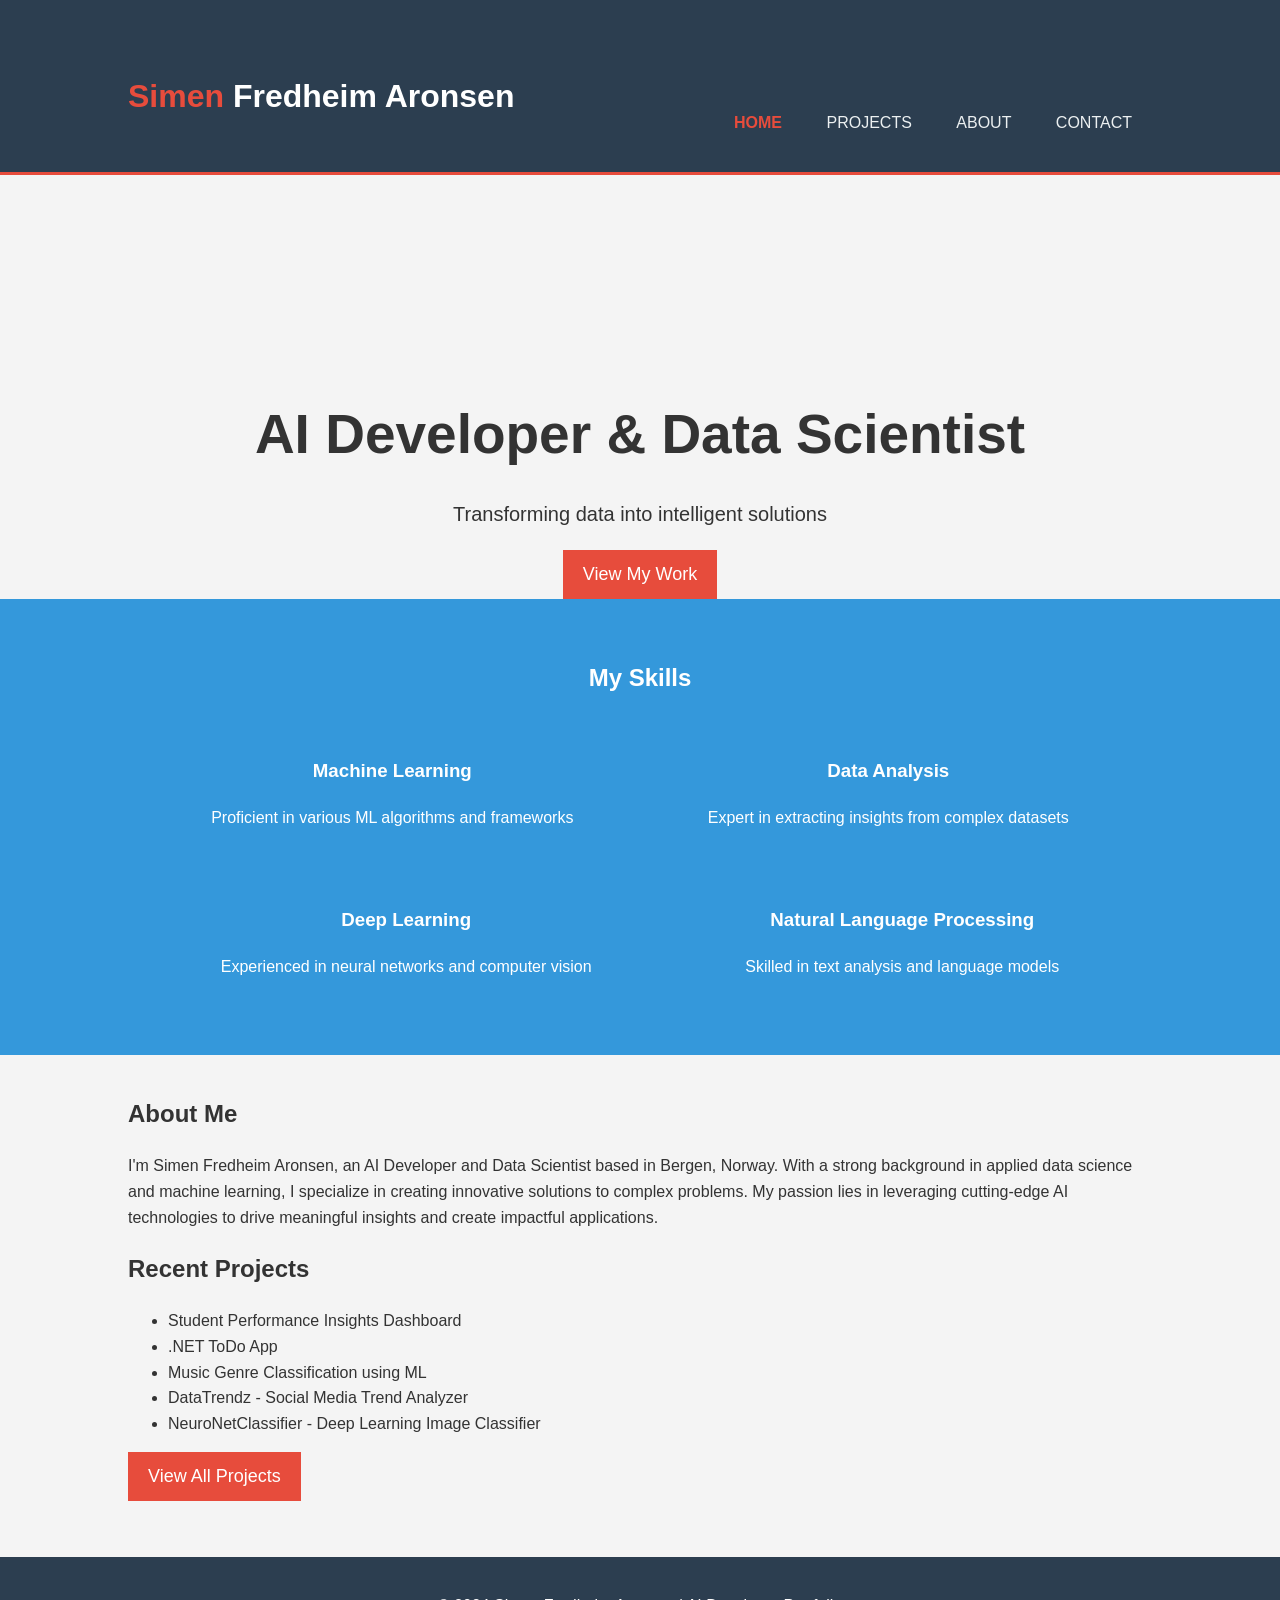
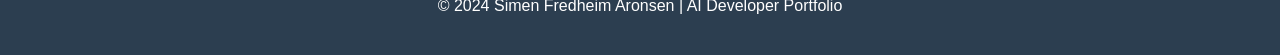
==== index.html @ 8f6e007e "Update index.html fix buttons" ====
<!-- saved from url=(0055)file:///C:/Users/simen/Downloads/5rrPvRO0I7l8jj6uo.html -->
<html><head><meta http-equiv="Content-Type" content="text/html; charset=windows-1252"><!--<base href="https://simenaronsen.ai/projects.html/about.html/index.html/projects.html/index.html">--><base href=".">
<title>Simen Fredheim Aronsen - AI Developer Portfolio</title>
<style> 
    body {
        font-family: 'Roboto', Arial, sans-serif;
        line-height: 1.6;
        color: #333;
        background-color: #f4f4f4;
        margin: 0;
        padding: 0;
    }
    .container {
        width: 80%;
        margin: auto;
        overflow: hidden;
        padding: 20px;
    }
    header {
        background: #2c3e50;
        color: white;
        padding-top: 30px;
        min-height: 70px;
        border-bottom: #e74c3c 3px solid;
    }
    
    nav {
        float: right;
        margin-top: -50px;
    }
    nav ul {
        padding: 0;
        list-style: none;
    }
    nav li {
        display: inline;
        padding: 0 20px;
    }

    header a {
        color: #ecf0f1;
        text-decoration: none;
        text-transform: uppercase;
        font-size: 16px;
    }
    header .highlight, header .current a {
        color: #e74c3c;
        font-weight: bold;
    }
    header a:hover {
        color: #bdc3c7;
        transition: 0.3s;
    }
    #showcase {
        min-height: 400px;
        background: url('https://source.unsplash.com/random/1600x900/?technology,ai') no-repeat center center/cover;
        text-align: center;
        color: #333;
    }
    #showcase .showcase-content {
        padding-top: 170px;
    }
    #showcase h1 {
        font-size: 55px;
        margin-bottom: 10px;
    }
    #showcase p {
        font-size: 20px;
    }
    .button {
        display: inline-block;
        color: #fff;
        background: #e74c3c;
        padding: 10px 20px;
        border: none;
        cursor: pointer;
        text-decoration: none;
        font-size: 18px;
        transition: 0.3s;
    }
    .button:hover {
        background: #c0392b;
    }
    #skills {
        padding: 20px;
        background: #3498db;
        color: #fff;
    }
    #skills h2 {
        text-align: center;
    }
    .skill-container {
        display: flex;
        justify-content: space-around;
        flex-wrap: wrap;
    }
    .skill {
        text-align: center;
        padding: 20px;
    }
    footer {
        padding: 20px;
        margin-top: 20px;
        color: #ffffff;
        background-color: #2c3e50;
        text-align: center;
    }
</style>
</head>
<body>
    <header>
        <div class="container">
            <div id="branding">
                <h1><span class="highlight">Simen</span> Fredheim Aronsen</h1>
            </div>
            <nav>
                <ul>
                    <li class="current"><a href="index.html">Home</a></li>
                    <li><a href="projects.html">Projects</a></li>
                    <li><a href="https://simenaronsen.ai/projects.html/about.html/index.html/projects.html/about.html">About</a></li>
                    <li><a href="https://simenaronsen.ai/projects.html/about.html/index.html/projects.html/contact.html">Contact</a></li>
                </ul>
            </nav>
        </div>
    </header>

    <section id="showcase">
        <div class="showcase-content">
            <h1>AI Developer &amp; Data Scientist</h1>
            <p>Transforming data into intelligent solutions</p>
            <a href="projects.html" class="button">View My Work</a>
        </div>
    </section>

    <section id="skills">
        <div class="container">
            <h2>My Skills</h2>
            <div class="skill-container">
                <div class="skill" style="opacity: 1; transform: translateY(0px); transition: opacity 0.5s, transform 0.5s;">
                    <h3>Machine Learning</h3>
                    <p>Proficient in various ML algorithms and frameworks</p>
                </div>
                <div class="skill" style="opacity: 1; transform: translateY(0px); transition: opacity 0.5s, transform 0.5s;">
                    <h3>Data Analysis</h3>
                    <p>Expert in extracting insights from complex datasets</p>
                </div>
                <div class="skill" style="opacity: 1; transform: translateY(0px); transition: opacity 0.5s, transform 0.5s;">
                    <h3>Deep Learning</h3>
                    <p>Experienced in neural networks and computer vision</p>
                </div>
                <div class="skill" style="opacity: 1; transform: translateY(0px); transition: opacity 0.5s, transform 0.5s;">
                    <h3>Natural Language Processing</h3>
                    <p>Skilled in text analysis and language models</p>
                </div>
            </div>
        </div>
    </section>

    <div class="container">
        <h2>About Me</h2>
        <p>I'm Simen Fredheim Aronsen, an AI Developer and Data Scientist based in Bergen, Norway. With a strong background in applied data science and machine learning, I specialize in creating innovative solutions to complex problems. My passion lies in leveraging cutting-edge AI technologies to drive meaningful insights and create impactful applications.</p>
        
        <h2>Recent Projects</h2>
        <ul>
            <li>Student Performance Insights Dashboard</li>
            <li>.NET ToDo App</li>
            <li>Music Genre Classification using ML</li>
            <li>DataTrendz - Social Media Trend Analyzer</li>
            <li>NeuroNetClassifier - Deep Learning Image Classifier</li>
        </ul>
        <p><a href="https://simenaronsen.ai/projects.html/about.html/index.html/projects.html/projects.html" class="button">View All Projects</a></p>
    </div>

    <footer>
        <p>&copy; 2024 Simen Fredheim Aronsen | AI Developer Portfolio</p>
    </footer>

    <script>
        // Add a simple animation to the skills section
        document.addEventListener('DOMContentLoaded', (event) => {
            const skills = document.querySelectorAll('.skill');
            skills.forEach((skill, index) => {
                skill.style.opacity = '0';
                skill.style.transform = 'translateY(20px)';
                skill.style.transition = 'opacity 0.5s ease, transform 0.5s ease';
                
                setTimeout(() => {
                    skill.style.opacity = '1';
                    skill.style.transform = 'translateY(0)';
                }, 200 * index);
            });
        });
    </script>

</body></html>
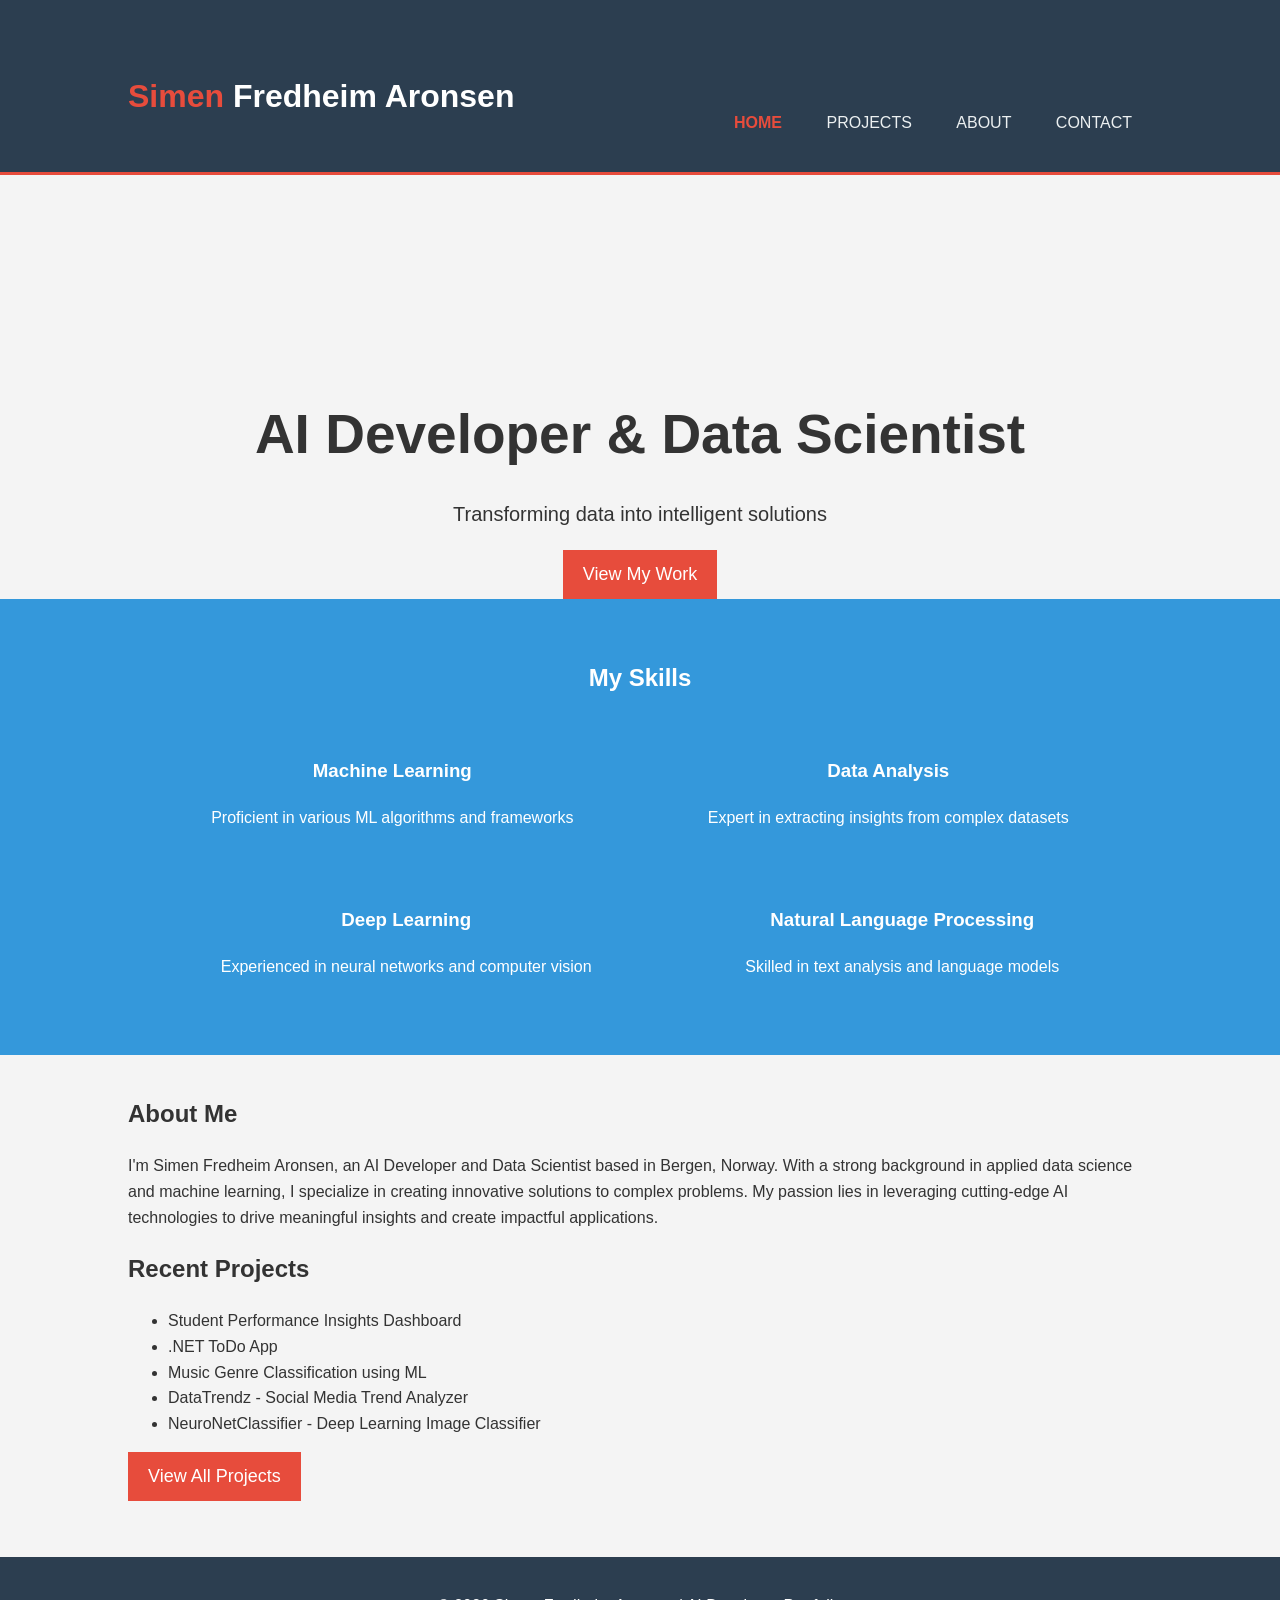
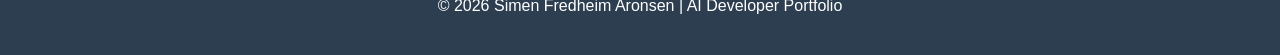
==== commit 3c09dde3: "Update index.html" ====
--- a/index.html
+++ b/index.html
@@ -1,6 +1,6 @@
 
-<!-- saved from url=(0055)file:///C:/Users/simen/Downloads/5rrPvRO0I7l8jj6uo.html -->
-<html><head><meta http-equiv="Content-Type" content="text/html; charset=windows-1252"><!--<base href="https://simenaronsen.ai/projects.html/about.html/index.html/projects.html/index.html">--><base href=".">
+
+<html><head><meta http-equiv="Content-Type" content="text/html; charset=windows-1252"><base href=".">
 <title>Simen Fredheim Aronsen - AI Developer Portfolio</title>
 <style> 
     body {
@@ -118,8 +118,8 @@
                 <ul>
                     <li class="current"><a href="index.html">Home</a></li>
                     <li><a href="projects.html">Projects</a></li>
-                    <li><a href="https://simenaronsen.ai/projects.html/about.html/index.html/projects.html/about.html">About</a></li>
-                    <li><a href="https://simenaronsen.ai/projects.html/about.html/index.html/projects.html/contact.html">Contact</a></li>
+                    <li><a href="about.html">About</a></li>
+                    <li><a href="contact.html">Contact</a></li>
                 </ul>
             </nav>
         </div>
@@ -169,11 +169,11 @@
             <li>DataTrendz - Social Media Trend Analyzer</li>
             <li>NeuroNetClassifier - Deep Learning Image Classifier</li>
         </ul>
-        <p><a href="https://simenaronsen.ai/projects.html/about.html/index.html/projects.html/projects.html" class="button">View All Projects</a></p>
+        <p><a href="projects.html" class="button">View All Projects</a></p>
     </div>
 
     <footer>
-        <p>&copy; 2024 Simen Fredheim Aronsen | AI Developer Portfolio</p>
+        <p>&copy; 2026 Simen Fredheim Aronsen | AI Developer Portfolio</p>
     </footer>
 
     <script>
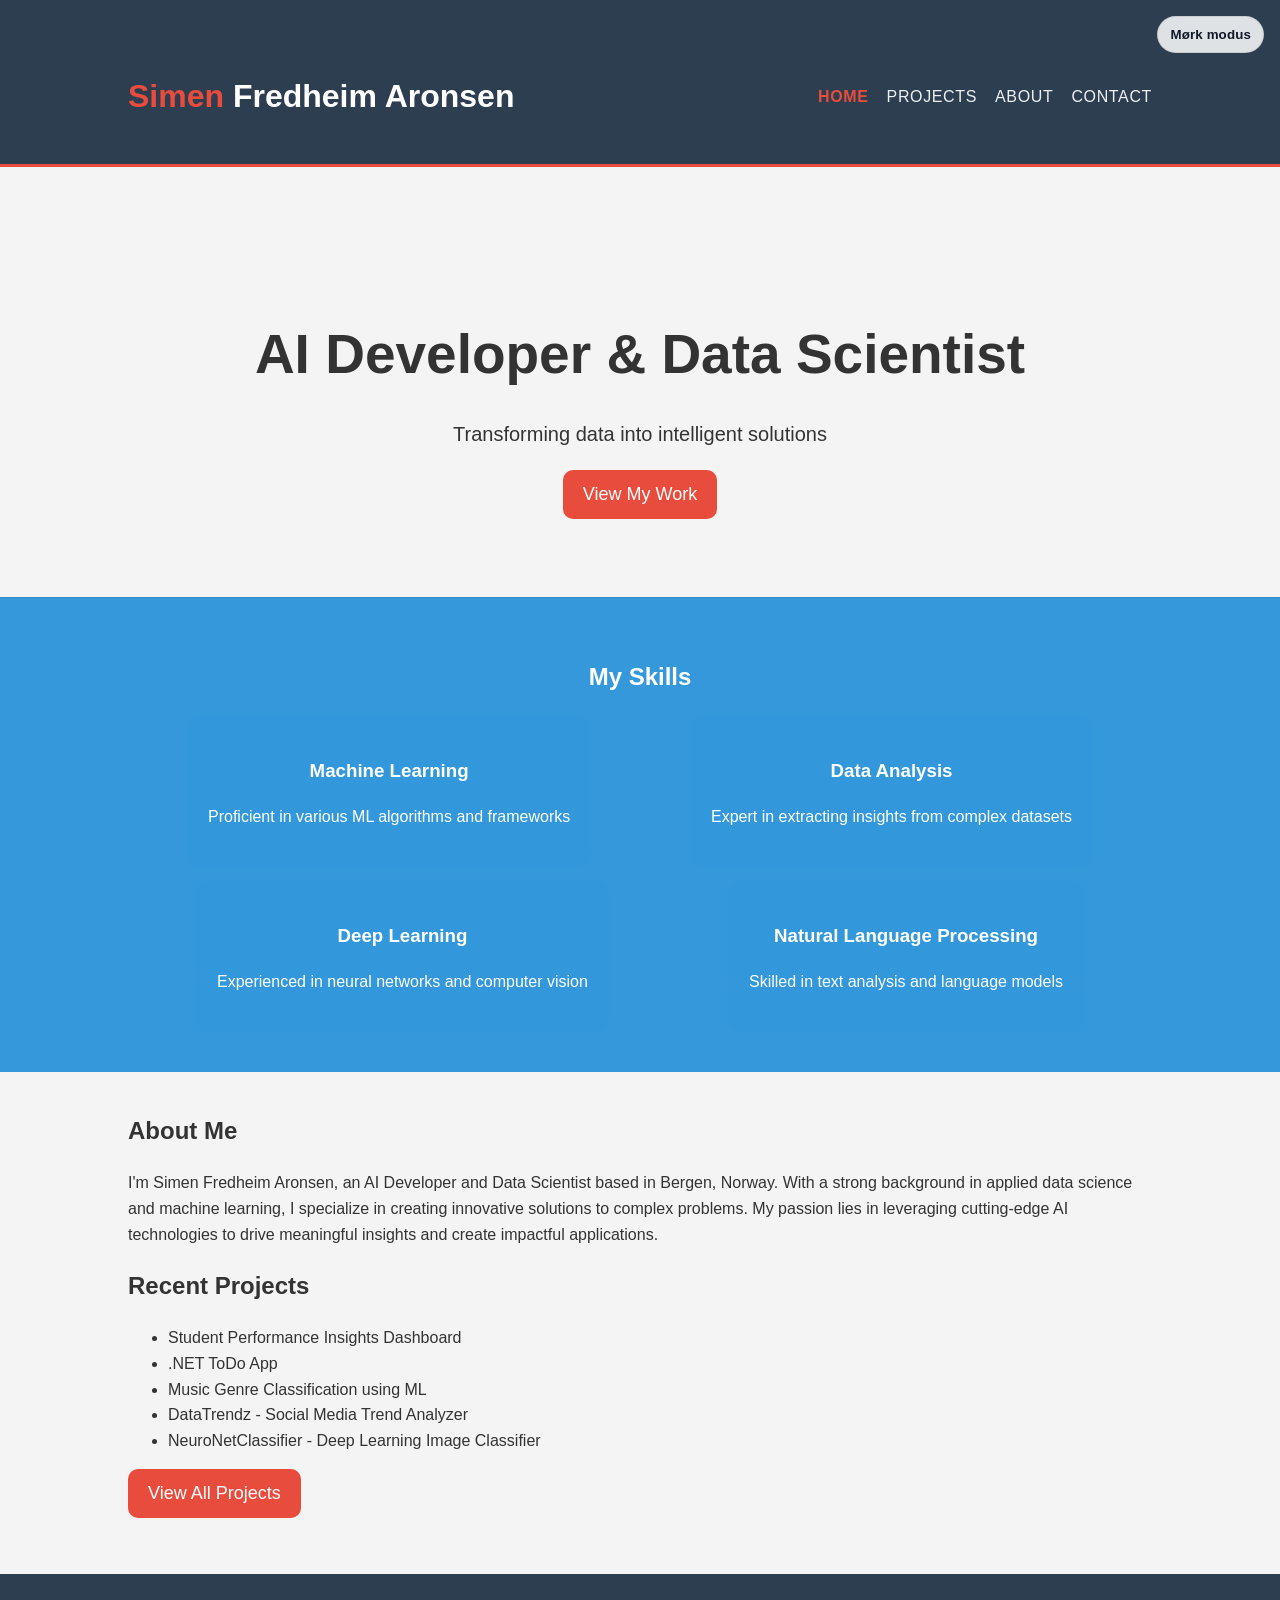
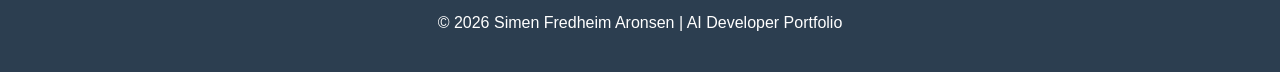
==== commit 6355be4a: "Oppdatering av nettside med nytt design, dark/light mode, og dokumentasjon i CHANGELOG" ====
--- a/index.html
+++ b/index.html
@@ -1,13 +1,13 @@
 
 
-<html><head><meta http-equiv="Content-Type" content="text/html; charset=windows-1252"><base href=".">
+<html><head><meta charset="utf-8"><meta name="viewport" content="width=device-width, initial-scale=1"><base href="."><link rel="stylesheet" href="styles.css">
 <title>Simen Fredheim Aronsen - AI Developer Portfolio</title>
 <style> 
     body {
         font-family: 'Roboto', Arial, sans-serif;
         line-height: 1.6;
-        color: #333;
-        background-color: #f4f4f4;
+        color: var(--text);
+        background: var(--bg);
         margin: 0;
         padding: 0;
     }
@@ -18,48 +18,64 @@
         padding: 20px;
     }
     header {
-        background: #2c3e50;
-        color: white;
+        background: var(--header-bg);
+        color: var(--header-text);
         padding-top: 30px;
         min-height: 70px;
-        border-bottom: #e74c3c 3px solid;
+        border-bottom: var(--accent) 3px solid;
+    }
+    header .container {
+        display: flex;
+        justify-content: space-between;
+        align-items: center;
+        flex-wrap: wrap;
+        gap: 16px;
     }
     
     nav {
-        float: right;
-        margin-top: -50px;
+        float: none;
+        margin-top: 0;
     }
     nav ul {
         padding: 0;
+        margin: 0;
         list-style: none;
+        display: flex;
+        flex-wrap: wrap;
+        gap: 18px;
     }
     nav li {
-        display: inline;
-        padding: 0 20px;
+        display: block;
+        padding: 0;
     }
 
     header a {
-        color: #ecf0f1;
+        color: var(--header-link);
         text-decoration: none;
         text-transform: uppercase;
         font-size: 16px;
+        letter-spacing: 0.04em;
     }
     header .highlight, header .current a {
-        color: #e74c3c;
+        color: var(--accent);
         font-weight: bold;
     }
     header a:hover {
-        color: #bdc3c7;
+        color: var(--accent);
         transition: 0.3s;
     }
     #showcase {
-        min-height: 400px;
-        background: url('https://source.unsplash.com/random/1600x900/?technology,ai') no-repeat center center/cover;
-        text-align: center;
-        color: #333;
+        min-height: 430px;
+        position: relative;
+        background: var(--hero-bg);
+        text-align: center;
+        color: var(--text);
+        display: flex;
+        align-items: center;
+        justify-content: center;
     }
     #showcase .showcase-content {
-        padding-top: 170px;
+        padding: 90px 0 70px;
     }
     #showcase h1 {
         font-size: 55px;
@@ -70,22 +86,24 @@
     }
     .button {
         display: inline-block;
-        color: #fff;
-        background: #e74c3c;
+        color: var(--card-text);
+        background: var(--accent);
         padding: 10px 20px;
         border: none;
         cursor: pointer;
         text-decoration: none;
         font-size: 18px;
         transition: 0.3s;
+        border-radius: 10px;
     }
     .button:hover {
-        background: #c0392b;
+        background: var(--accent-hover);
     }
     #skills {
         padding: 20px;
-        background: #3498db;
-        color: #fff;
+        background: var(--skills-bg);
+        color: var(--card-text);
+        border-top: 1px solid var(--skills-border);
     }
     #skills h2 {
         text-align: center;
@@ -94,21 +112,34 @@
         display: flex;
         justify-content: space-around;
         flex-wrap: wrap;
+        gap: 14px;
     }
     .skill {
         text-align: center;
         padding: 20px;
+        background: var(--skill-bg);
+        border: 1px solid var(--skill-border);
+        border-radius: 14px;
+        will-change: opacity, transform;
     }
     footer {
         padding: 20px;
         margin-top: 20px;
-        color: #ffffff;
-        background-color: #2c3e50;
-        text-align: center;
+        color: var(--header-text);
+        background-color: var(--footer-bg);
+        text-align: center;
+    }
+
+    @media (max-width: 768px) {
+        #showcase h1 { font-size: 38px; }
+        #showcase p { font-size: 16px; }
+        .container { width: 95%; }
+        nav ul { justify-content: center; }
     }
 </style>
 </head>
 <body>
+    <button id="themeToggle" type="button">Lys modus</button>
     <header>
         <div class="container">
             <div id="branding">
@@ -137,19 +168,19 @@
         <div class="container">
             <h2>My Skills</h2>
             <div class="skill-container">
-                <div class="skill" style="opacity: 1; transform: translateY(0px); transition: opacity 0.5s, transform 0.5s;">
+                <div class="skill">
                     <h3>Machine Learning</h3>
                     <p>Proficient in various ML algorithms and frameworks</p>
                 </div>
-                <div class="skill" style="opacity: 1; transform: translateY(0px); transition: opacity 0.5s, transform 0.5s;">
+                <div class="skill">
                     <h3>Data Analysis</h3>
                     <p>Expert in extracting insights from complex datasets</p>
                 </div>
-                <div class="skill" style="opacity: 1; transform: translateY(0px); transition: opacity 0.5s, transform 0.5s;">
+                <div class="skill">
                     <h3>Deep Learning</h3>
                     <p>Experienced in neural networks and computer vision</p>
                 </div>
-                <div class="skill" style="opacity: 1; transform: translateY(0px); transition: opacity 0.5s, transform 0.5s;">
+                <div class="skill">
                     <h3>Natural Language Processing</h3>
                     <p>Skilled in text analysis and language models</p>
                 </div>
@@ -177,14 +208,53 @@
     </footer>
 
     <script>
-        // Add a simple animation to the skills section
+        // Theme toggle (dark/light) + lagrer valg i localStorage
+        (function () {
+            const STORAGE_KEY = 'theme';
+            const body = document.body;
+            const saved = localStorage.getItem(STORAGE_KEY);
+            const prefersDark = window.matchMedia && window.matchMedia('(prefers-color-scheme: dark)').matches;
+            const initialTheme = saved || (prefersDark ? 'dark' : 'light');
+
+            body.setAttribute('data-theme', initialTheme);
+
+            const btn = document.getElementById('themeToggle');
+            if (!btn) return;
+
+            const syncButton = () => {
+                const t = body.getAttribute('data-theme') || 'light';
+                btn.textContent = (t === 'dark') ? 'Lys modus' : 'Mørk modus';
+                btn.setAttribute('aria-label', (t === 'dark') ? 'Bytt til lys modus' : 'Bytt til mørk modus');
+            };
+
+            syncButton();
+            btn.addEventListener('click', () => {
+                const current = body.getAttribute('data-theme') === 'dark' ? 'dark' : 'light';
+                const next = current === 'dark' ? 'light' : 'dark';
+                body.setAttribute('data-theme', next);
+                localStorage.setItem(STORAGE_KEY, next);
+                syncButton();
+            });
+        })();
+
+        // Add a simple animation to the skills section (respects reduced motion)
         document.addEventListener('DOMContentLoaded', (event) => {
+            const prefersReducedMotion = window.matchMedia && window.matchMedia('(prefers-reduced-motion: reduce)').matches;
             const skills = document.querySelectorAll('.skill');
+
+            if (prefersReducedMotion) {
+                skills.forEach((skill) => {
+                    skill.style.opacity = '1';
+                    skill.style.transform = 'translateY(0)';
+                });
+                return;
+            }
+
             skills.forEach((skill, index) => {
                 skill.style.opacity = '0';
                 skill.style.transform = 'translateY(20px)';
                 skill.style.transition = 'opacity 0.5s ease, transform 0.5s ease';
-                
+
                 setTimeout(() => {
                     skill.style.opacity = '1';
                     skill.style.transform = 'translateY(0)';
--- a/styles.css
+++ b/styles.css
@@ -0,0 +1,126 @@
+:root{
+  --bg: #f4f4f4;
+  --text: #333;
+
+  --header-bg: #2c3e50;
+  --header-text: #ffffff;
+  --header-link: #ecf0f1;
+
+  --accent: #e74c3c;
+  --accent-hover: #c0392b;
+
+  --hero-bg: linear-gradient(180deg, rgba(244,244,244,0.35), rgba(244,244,244,0.95)), url('https://source.unsplash.com/random/1600x900/?technology,ai') no-repeat center center/cover;
+
+  --skills-bg: #3498db;
+  --skills-border: rgba(0,0,0,0.08);
+  --skill-bg: rgba(52,152,219,0.18);
+  --skill-border: rgba(52,152,219,0.35);
+  --card-text: #fff;
+
+  --footer-bg: #2c3e50;
+  --focus-outline: rgba(231,76,60,0.9);
+
+  --toggle-bg: rgba(255,255,255,0.85);
+  --toggle-border: rgba(0,0,0,0.10);
+  --toggle-text: #111827;
+
+  --about-bg: #ffffff;
+  --about-radius: 5px;
+  --about-shadow: 0 0 10px rgba(0,0,0,0.1);
+  --about-border: rgba(0,0,0,0.08);
+
+  --about-skill-bg: #3498db;
+  --about-skill-border: transparent;
+  --about-skill-text: #ffffff;
+
+  --project-bg: #ffffff;
+  --project-shadow: 0 2px 5px rgba(0,0,0,0.1);
+  --project-border: rgba(0,0,0,0.08);
+
+  --tag-bg: #3498db;
+  --tag-border: transparent;
+  --tag-text: #ffffff;
+
+  --panel-bg: #f9f9f9;
+  --panel-border: rgba(0,0,0,0.08);
+  --input-bg: #ffffff;
+  --input-border: #ddd;
+  --input-text: #333;
+}
+
+body[data-theme="dark"]{
+  --bg: radial-gradient(1200px 600px at 20% 0%, rgba(255,107,61,0.25), transparent 55%), #0b1220;
+  --text: #e5e7eb;
+
+  --header-bg: #0f172a;
+  --header-text: #ffffff;
+  --header-link: #e5e7eb;
+
+  --accent: #ff6b3d;
+  --accent-hover: #e24d2d;
+
+  --hero-bg: linear-gradient(180deg, rgba(11,18,32,0.35), rgba(11,18,32,0.95)), url('https://source.unsplash.com/random/1600x900/?technology,ai') no-repeat center center/cover;
+
+  --skills-bg: linear-gradient(135deg, rgba(15,42,77,1), rgba(11,18,32,1));
+  --skills-border: rgba(255,255,255,0.08);
+  --skill-bg: rgba(255,255,255,0.06);
+  --skill-border: rgba(255,255,255,0.10);
+  --card-text: #fff;
+
+  --footer-bg: #0f172a;
+  --focus-outline: rgba(255,107,61,0.9);
+
+  --toggle-bg: rgba(15,23,42,0.75);
+  --toggle-border: rgba(255,255,255,0.16);
+  --toggle-text: #e5e7eb;
+
+  --about-bg: rgba(17,24,39,0.92);
+  --about-radius: 14px;
+  --about-shadow: 0 10px 30px rgba(0,0,0,0.25);
+  --about-border: rgba(255,255,255,0.08);
+
+  --about-skill-bg: rgba(255,107,61,0.18);
+  --about-skill-border: rgba(255,107,61,0.25);
+  --about-skill-text: #ffffff;
+
+  --project-bg: rgba(17,24,39,0.92);
+  --project-shadow: 0 10px 30px rgba(0,0,0,0.25);
+  --project-border: rgba(255,255,255,0.08);
+
+  --tag-bg: rgba(255,107,61,0.18);
+  --tag-border: rgba(255,107,61,0.25);
+  --tag-text: #ffffff;
+
+  --panel-bg: rgba(17,24,39,0.92);
+  --panel-border: rgba(255,255,255,0.08);
+  --input-bg: #0b1220;
+  --input-border: rgba(255,255,255,0.14);
+  --input-text: #e5e7eb;
+}
+
+:focus-visible{
+  outline: 2px solid var(--focus-outline);
+  outline-offset: 3px;
+}
+
+#themeToggle{
+  position: fixed;
+  top: 16px;
+  right: 16px;
+  z-index: 9999;
+  padding: 10px 12px;
+  border-radius: 999px;
+  background: var(--toggle-bg);
+  border: 1px solid var(--toggle-border);
+  color: var(--toggle-text);
+  cursor: pointer;
+  backdrop-filter: blur(10px);
+  font-family: inherit;
+  font-weight: 600;
+  letter-spacing: 0.01em;
+}
+
+#themeToggle:active{
+  transform: translateY(1px);
+}
+
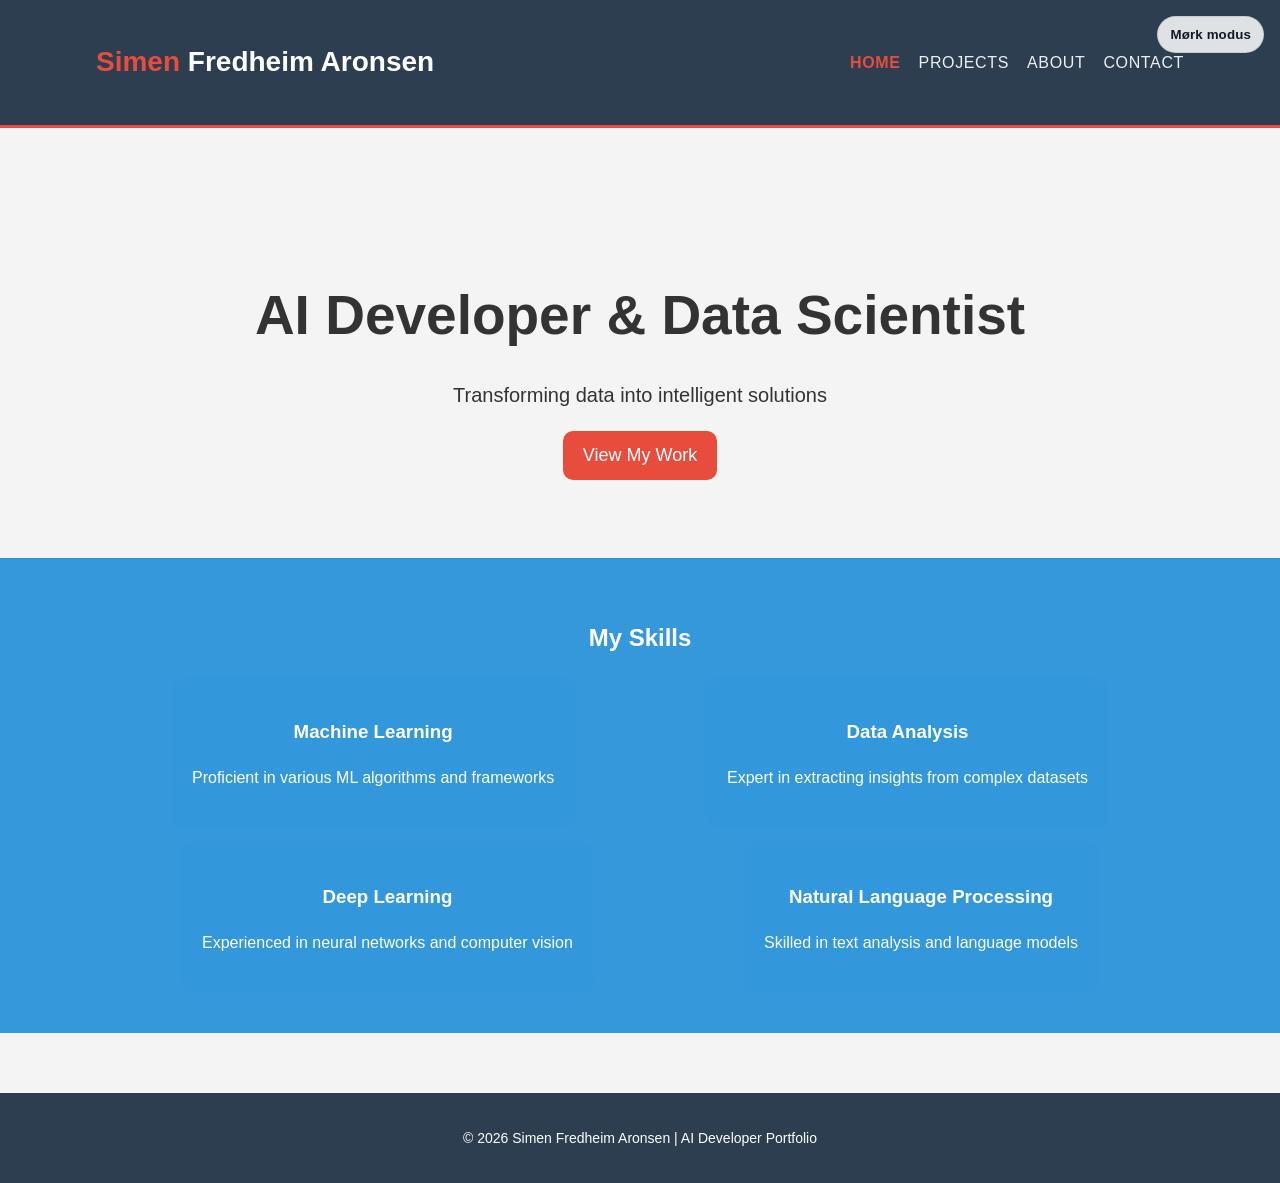
==== commit 66c41145: "refactor: consolidate CSS into stylesheet and remove inline styles from HTML files" ====
--- a/index.html
+++ b/index.html
@@ -1,142 +1,7 @@
-
+﻿
 
 <html><head><meta charset="utf-8"><meta name="viewport" content="width=device-width, initial-scale=1"><base href="."><link rel="stylesheet" href="styles.css">
 <title>Simen Fredheim Aronsen - AI Developer Portfolio</title>
-<style> 
-    body {
-        font-family: 'Roboto', Arial, sans-serif;
-        line-height: 1.6;
-        color: var(--text);
-        background: var(--bg);
-        margin: 0;
-        padding: 0;
-    }
-    .container {
-        width: 80%;
-        margin: auto;
-        overflow: hidden;
-        padding: 20px;
-    }
-    header {
-        background: var(--header-bg);
-        color: var(--header-text);
-        padding-top: 30px;
-        min-height: 70px;
-        border-bottom: var(--accent) 3px solid;
-    }
-    header .container {
-        display: flex;
-        justify-content: space-between;
-        align-items: center;
-        flex-wrap: wrap;
-        gap: 16px;
-    }
-    
-    nav {
-        float: none;
-        margin-top: 0;
-    }
-    nav ul {
-        padding: 0;
-        margin: 0;
-        list-style: none;
-        display: flex;
-        flex-wrap: wrap;
-        gap: 18px;
-    }
-    nav li {
-        display: block;
-        padding: 0;
-    }
-
-    header a {
-        color: var(--header-link);
-        text-decoration: none;
-        text-transform: uppercase;
-        font-size: 16px;
-        letter-spacing: 0.04em;
-    }
-    header .highlight, header .current a {
-        color: var(--accent);
-        font-weight: bold;
-    }
-    header a:hover {
-        color: var(--accent);
-        transition: 0.3s;
-    }
-    #showcase {
-        min-height: 430px;
-        position: relative;
-        background: var(--hero-bg);
-        text-align: center;
-        color: var(--text);
-        display: flex;
-        align-items: center;
-        justify-content: center;
-    }
-    #showcase .showcase-content {
-        padding: 90px 0 70px;
-    }
-    #showcase h1 {
-        font-size: 55px;
-        margin-bottom: 10px;
-    }
-    #showcase p {
-        font-size: 20px;
-    }
-    .button {
-        display: inline-block;
-        color: var(--card-text);
-        background: var(--accent);
-        padding: 10px 20px;
-        border: none;
-        cursor: pointer;
-        text-decoration: none;
-        font-size: 18px;
-        transition: 0.3s;
-        border-radius: 10px;
-    }
-    .button:hover {
-        background: var(--accent-hover);
-    }
-    #skills {
-        padding: 20px;
-        background: var(--skills-bg);
-        color: var(--card-text);
-        border-top: 1px solid var(--skills-border);
-    }
-    #skills h2 {
-        text-align: center;
-    }
-    .skill-container {
-        display: flex;
-        justify-content: space-around;
-        flex-wrap: wrap;
-        gap: 14px;
-    }
-    .skill {
-        text-align: center;
-        padding: 20px;
-        background: var(--skill-bg);
-        border: 1px solid var(--skill-border);
-        border-radius: 14px;
-        will-change: opacity, transform;
-    }
-    footer {
-        padding: 20px;
-        margin-top: 20px;
-        color: var(--header-text);
-        background-color: var(--footer-bg);
-        text-align: center;
-    }
-
-    @media (max-width: 768px) {
-        #showcase h1 { font-size: 38px; }
-        #showcase p { font-size: 16px; }
-        .container { width: 95%; }
-        nav ul { justify-content: center; }
-    }
-</style>
 </head>
 <body>
     <button id="themeToggle" type="button">Lys modus</button>
--- a/styles.css
+++ b/styles.css
@@ -124,3 +124,329 @@
   transform: translateY(1px);
 }
 
+/* --- BASE STYLES --- */
+body {
+    font-family: 'Roboto', 'Segoe UI', Arial, sans-serif;
+    line-height: 1.6;
+    color: var(--text);
+    background: var(--bg);
+    margin: 0;
+    padding: 0;
+    min-height: 100vh;
+    display: flex;
+    flex-direction: column;
+}
+
+.container {
+    width: 85%;
+    max-width: 1200px;
+    margin: auto;
+    padding: 20px;
+    flex: 1;
+    overflow: hidden;
+}
+
+/* --- HEADER & NAVIGATION --- */
+header {
+    background: var(--header-bg);
+    color: var(--header-text);
+    padding: 20px 0;
+    border-bottom: var(--accent) 3px solid;
+    min-height: 70px;
+}
+header .container {
+    display: flex;
+    justify-content: space-between;
+    align-items: center;
+    flex-wrap: wrap;
+    gap: 16px;
+}
+#branding h1 {
+    margin: 0;
+    font-size: 28px;
+}
+header .highlight, header .current a {
+    color: var(--accent);
+    font-weight: bold;
+}
+header a {
+    color: var(--header-link);
+    text-decoration: none;
+    text-transform: uppercase;
+    font-size: 16px;
+    letter-spacing: 0.04em;
+}
+header a:hover {
+    color: var(--accent-hover);
+    transition: 0.3s;
+}
+
+nav {
+    float: none;
+    margin-top: 0;
+}
+nav ul {
+    padding: 0;
+    margin: 0;
+    list-style: none;
+    display: flex;
+    flex-wrap: wrap;
+    gap: 18px;
+}
+nav li {
+    display: block;
+    margin: 0;
+}
+
+/* --- FOOTER --- */
+footer {
+    padding: 20px;
+    margin-top: 20px;
+    color: var(--header-text);
+    background-color: var(--footer-bg);
+    text-align: center;
+    font-size: 14px;
+}
+
+/* --- COMMON AT FORMS/BUTTONS --- */
+.button {
+    display: inline-block;
+    color: var(--card-text);
+    background: var(--accent);
+    padding: 10px 20px;
+    border: none;
+    cursor: pointer;
+    text-decoration: none;
+    font-size: 18px;
+    transition: 0.3s;
+    border-radius: 10px;
+}
+.button:hover {
+    background: var(--accent-hover);
+}
+
+/* --- INDEX.HTML SPECIFIC --- */
+#showcase {
+    min-height: 430px;
+    position: relative;
+    background: var(--hero-bg);
+    text-align: center;
+    color: var(--text);
+    display: flex;
+    align-items: center;
+    justify-content: center;
+}
+#showcase .showcase-content {
+    padding: 90px 0 70px;
+}
+#showcase h1 {
+    font-size: 55px;
+    margin-bottom: 10px;
+}
+#showcase p {
+    font-size: 20px;
+}
+#skills {
+    padding: 20px;
+    background: var(--skills-bg);
+    color: var(--card-text);
+    border-top: 1px solid var(--skills-border);
+}
+#skills h2 {
+    text-align: center;
+}
+.skill-container {
+    display: flex;
+    justify-content: space-around;
+    flex-wrap: wrap;
+    gap: 14px;
+}
+#skills .skill {
+    text-align: center;
+    padding: 20px;
+    background: var(--skill-bg);
+    border: 1px solid var(--skill-border);
+    border-radius: 14px;
+    will-change: opacity, transform;
+}
+
+/* --- ABOUT.HTML SPECIFIC --- */
+.about-section {
+    background: var(--about-bg);
+    padding: 20px;
+    margin-bottom: 20px;
+    border-radius: var(--about-radius);
+    box-shadow: var(--about-shadow);
+    border: 1px solid var(--about-border);
+}
+.about-section .skill {
+    background: var(--about-skill-bg);
+    color: var(--about-skill-text);
+    padding: 5px 10px;
+    border-radius: 5px;
+    display: inline-block;
+    margin-right: 5px;
+    margin-bottom: 5px;
+    font-size: 0.9em;
+    border: 1px solid var(--about-skill-border);
+}
+.about-section .profile-image {
+    float: right;
+    margin-left: 20px;
+    margin-bottom: 20px;
+    border-radius: 50%;
+    box-shadow: 0 0 10px rgba(0,0,0,0.1);
+    object-fit: cover;
+}
+
+/* --- PROJECTS.HTML SPECIFIC --- */
+.projects-grid{
+    display: grid;
+    grid-template-columns: repeat(auto-fit, minmax(420px, 1fr));
+    gap: 18px;
+    align-items: stretch;
+    margin-top: 14px;
+}
+.project {
+    background: var(--project-bg);
+    border-radius: 14px;
+    padding: 20px;
+    margin-bottom: 0;
+    box-shadow: var(--project-shadow);
+    border: 1px solid var(--project-border);
+    transition: transform 0.3s ease;
+    display: flex;
+    flex-wrap: wrap;
+    gap: 16px;
+    align-items: flex-start;
+}
+.project:hover {
+    transform: translateY(-5px);
+}
+.project h3 {
+    margin: 0;
+    color: var(--text);
+    width: 100%;
+    font-size: 18px;
+    line-height: 1.35;
+}
+.project h3 a {
+    color: inherit;
+    text-decoration: none;
+}
+.project h3 a:hover {
+    color: var(--accent);
+    text-decoration: underline;
+    text-underline-offset: 3px;
+}
+.project-tags {
+    display: flex;
+    flex-wrap: wrap;
+    margin-top: 10px;
+}
+.tag {
+    background: var(--tag-bg);
+    color: var(--tag-text);
+    padding: 5px 10px;
+    border-radius: 20px;
+    font-size: 12px;
+    margin-right: 5px;
+    margin-bottom: 5px;
+    border: 1px solid var(--tag-border);
+}
+.project .profile-image {
+    width: 100px;
+    height: 100px;
+    border-radius: 50%;
+    object-fit: cover;
+    margin-right: 20px;
+    margin-bottom: 10px;
+    flex: 0 0 auto;
+}
+
+/* --- CONTACT.HTML SPECIFIC --- */
+#contact {
+    background: transparent;
+    padding: 40px 0;
+}
+.contact-form {
+    background: var(--panel-bg);
+    padding: 20px;
+    border-radius: 14px;
+    border: 1px solid var(--panel-border);
+    box-shadow: 0 10px 30px rgba(0,0,0,0.25);
+}
+.contact-form h3 {
+    color: var(--accent);
+}
+.contact-form label {
+    display: block;
+    margin: 10px 0 5px;
+}
+.contact-form input[type="text"],
+.contact-form input[type="email"],
+.contact-form textarea {
+    width: 100%;
+    padding: 10px;
+    border: 1px solid var(--input-border);
+    border-radius: 4px;
+    background: var(--input-bg);
+    color: var(--input-text);
+    box-sizing: border-box;
+}
+.contact-form textarea {
+    height: 150px;
+    resize: vertical;
+}
+.contact-form button {
+    display: inline-block;
+    background: var(--accent);
+    color: #ffffff;
+    padding: 10px 20px;
+    border: none;
+    border-radius: 10px;
+    cursor: pointer;
+    margin-top: 10px;
+}
+.contact-form button:hover {
+    background: var(--accent-hover);
+}
+.contact-info {
+    margin-top: 30px;
+}
+.contact-info h3 {
+    color: var(--text);
+}
+
+/* --- MEDIA QUERIES --- */
+@media (max-width: 768px) {
+    #showcase h1 { font-size: 38px; }
+    #showcase p { font-size: 16px; }
+    .container { width: 95%; }
+    
+    header .container {
+        flex-direction: column;
+        text-align: center;
+    }
+    nav {
+        margin-top: 10px;
+    }
+    nav ul { 
+        justify-content: center; 
+    }
+    nav li {
+        margin: 5px 10px;
+    }
+}
+
+@media (max-width: 600px) {
+    .project {
+        flex-direction: column;
+    }
+    .project .profile-image {
+        margin-right: 0;
+        margin-bottom: 12px;
+        width: 92px;
+        height: 92px;
+    }
+}
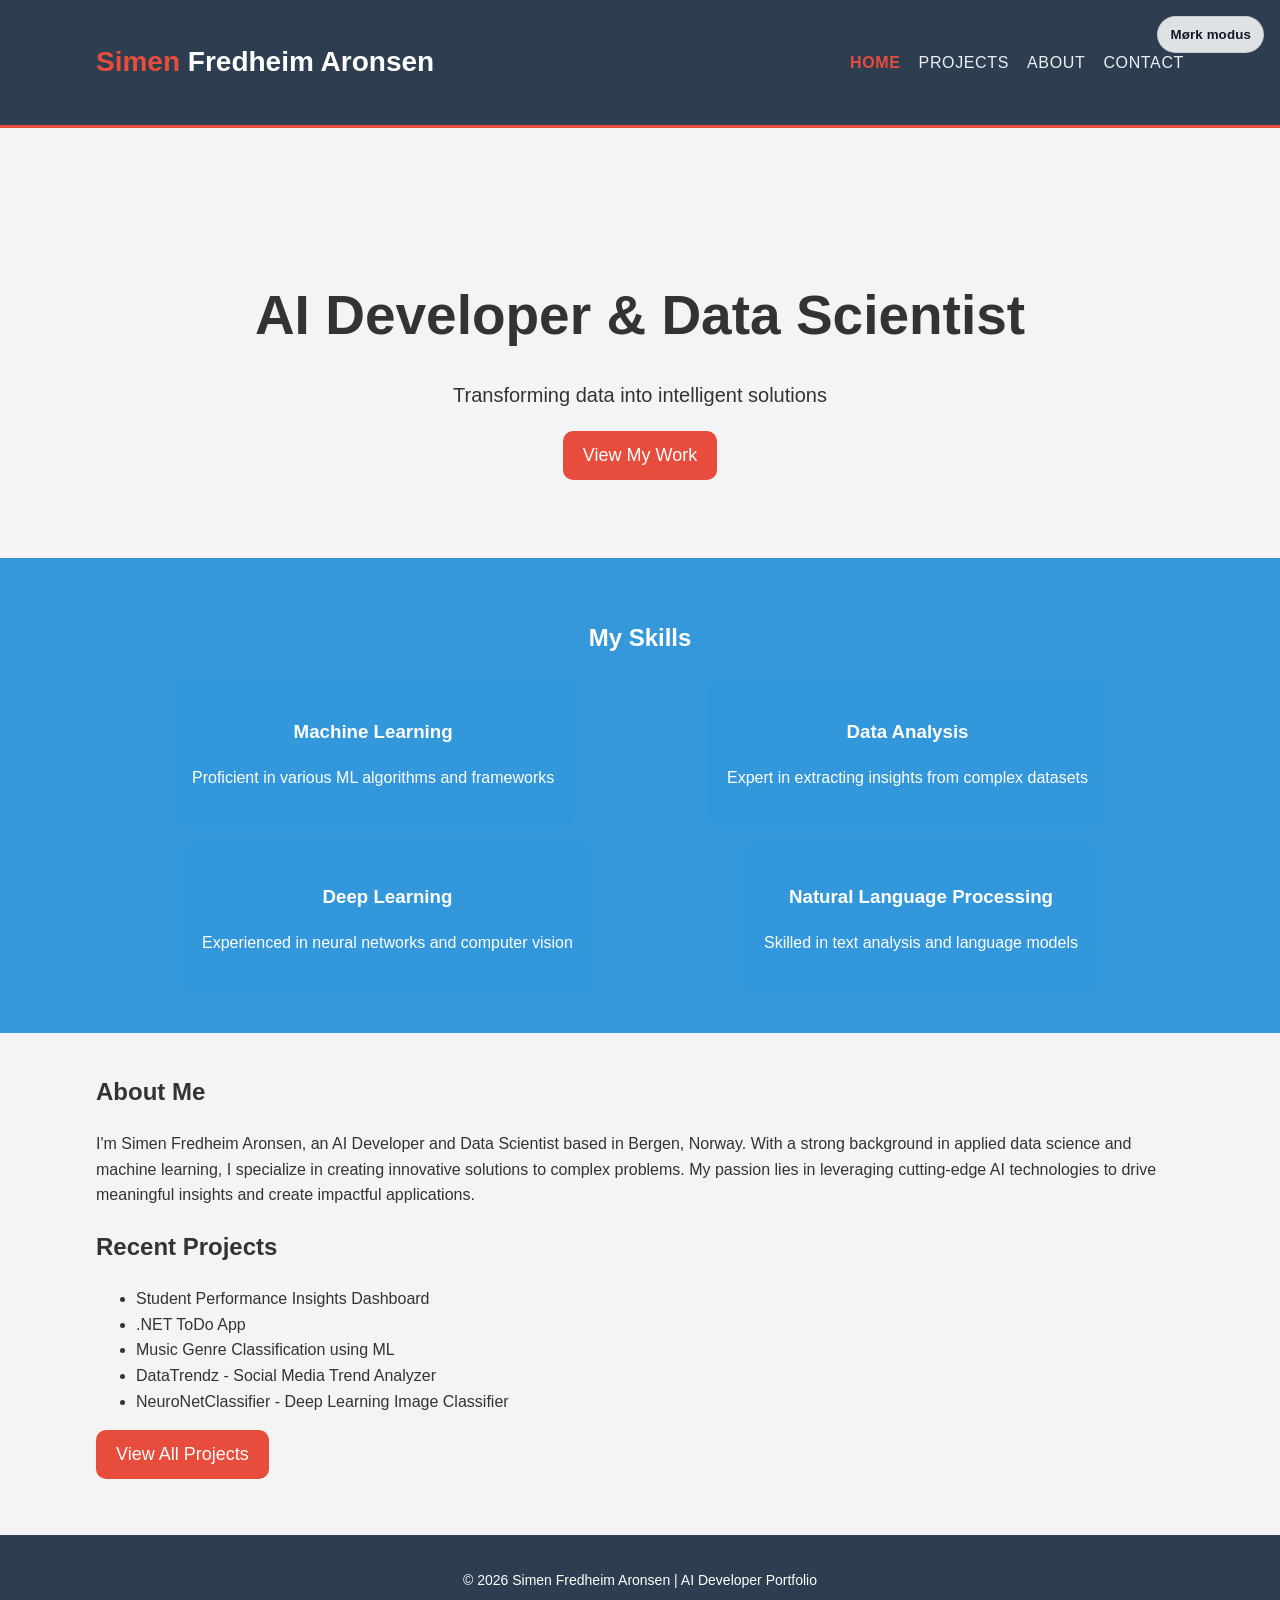
==== commit 90c83786: "Refactor: Implement modern Web Dev Best Practices (JS separation, SEO, Web Components)" ====
--- a/index.html
+++ b/index.html
@@ -1,26 +1,25 @@
-﻿
+<html lang="en">
 
-<html><head><meta charset="utf-8"><meta name="viewport" content="width=device-width, initial-scale=1"><base href="."><link rel="stylesheet" href="styles.css">
-<title>Simen Fredheim Aronsen - AI Developer Portfolio</title>
+<head>
+    <meta charset="utf-8">
+    <meta name="viewport" content="width=device-width, initial-scale=1">
+    <base href=".">
+    <link rel="stylesheet" href="styles.css">
+    <script defer src="script.js"></script>
+    <title>Simen Fredheim Aronsen - AI Developer Portfolio</title>
+<meta name="description" content="Portfolio of Simen Fredheim Aronsen, an AI Developer and Data Scientist based in Bergen, Norway.">
+<meta property="og:title" content="Simen Fredheim Aronsen - AI Developer Portfolio">
+<meta property="og:description" content="Portfolio of Simen Fredheim Aronsen, an AI Developer and Data Scientist based in Bergen, Norway.">
+<meta property="og:type" content="website">
+<meta property="og:image" content="images/IMG_0593.jpg">
+<meta name="twitter:card" content="summary_large_image">
 </head>
+
 <body>
     <button id="themeToggle" type="button">Lys modus</button>
-    <header>
-        <div class="container">
-            <div id="branding">
-                <h1><span class="highlight">Simen</span> Fredheim Aronsen</h1>
-            </div>
-            <nav>
-                <ul>
-                    <li class="current"><a href="index.html">Home</a></li>
-                    <li><a href="projects.html">Projects</a></li>
-                    <li><a href="about.html">About</a></li>
-                    <li><a href="contact.html">Contact</a></li>
-                </ul>
-            </nav>
-        </div>
-    </header>
+    <site-header current-page="home"></site-header>
 
+    <main>
     <section id="showcase">
         <div class="showcase-content">
             <h1>AI Developer &amp; Data Scientist</h1>
@@ -55,8 +54,11 @@
 
     <div class="container">
         <h2>About Me</h2>
-        <p>I'm Simen Fredheim Aronsen, an AI Developer and Data Scientist based in Bergen, Norway. With a strong background in applied data science and machine learning, I specialize in creating innovative solutions to complex problems. My passion lies in leveraging cutting-edge AI technologies to drive meaningful insights and create impactful applications.</p>
-        
+        <p>I'm Simen Fredheim Aronsen, an AI Developer and Data Scientist based in Bergen, Norway. With a strong
+            background in applied data science and machine learning, I specialize in creating innovative solutions to
+            complex problems. My passion lies in leveraging cutting-edge AI technologies to drive meaningful insights
+            and create impactful applications.</p>
+
         <h2>Recent Projects</h2>
         <ul>
             <li>Student Performance Insights Dashboard</li>
@@ -67,65 +69,7 @@
         </ul>
         <p><a href="projects.html" class="button">View All Projects</a></p>
     </div>
+    </main>
 
-    <footer>
-        <p>&copy; 2026 Simen Fredheim Aronsen | AI Developer Portfolio</p>
-    </footer>
-
-    <script>
-        // Theme toggle (dark/light) + lagrer valg i localStorage
-        (function () {
-            const STORAGE_KEY = 'theme';
-            const body = document.body;
-            const saved = localStorage.getItem(STORAGE_KEY);
-            const prefersDark = window.matchMedia && window.matchMedia('(prefers-color-scheme: dark)').matches;
-            const initialTheme = saved || (prefersDark ? 'dark' : 'light');
-
-            body.setAttribute('data-theme', initialTheme);
-
-            const btn = document.getElementById('themeToggle');
-            if (!btn) return;
-
-            const syncButton = () => {
-                const t = body.getAttribute('data-theme') || 'light';
-                btn.textContent = (t === 'dark') ? 'Lys modus' : 'Mørk modus';
-                btn.setAttribute('aria-label', (t === 'dark') ? 'Bytt til lys modus' : 'Bytt til mørk modus');
-            };
-
-            syncButton();
-            btn.addEventListener('click', () => {
-                const current = body.getAttribute('data-theme') === 'dark' ? 'dark' : 'light';
-                const next = current === 'dark' ? 'light' : 'dark';
-                body.setAttribute('data-theme', next);
-                localStorage.setItem(STORAGE_KEY, next);
-                syncButton();
-            });
-        })();
-
-        // Add a simple animation to the skills section (respects reduced motion)
-        document.addEventListener('DOMContentLoaded', (event) => {
-            const prefersReducedMotion = window.matchMedia && window.matchMedia('(prefers-reduced-motion: reduce)').matches;
-            const skills = document.querySelectorAll('.skill');
-
-            if (prefersReducedMotion) {
-                skills.forEach((skill) => {
-                    skill.style.opacity = '1';
-                    skill.style.transform = 'translateY(0)';
-                });
-                return;
-            }
-
-            skills.forEach((skill, index) => {
-                skill.style.opacity = '0';
-                skill.style.transform = 'translateY(20px)';
-                skill.style.transition = 'opacity 0.5s ease, transform 0.5s ease';
-
-                setTimeout(() => {
-                    skill.style.opacity = '1';
-                    skill.style.transform = 'translateY(0)';
-                }, 200 * index);
-            });
-        });
-    </script>
-
-</body></html>
+    <site-footer></site-footer>
+</body></html>
--- a/styles.css
+++ b/styles.css
@@ -143,7 +143,6 @@
     margin: auto;
     padding: 20px;
     flex: 1;
-    overflow: hidden;
 }
 
 /* --- HEADER & NAVIGATION --- */
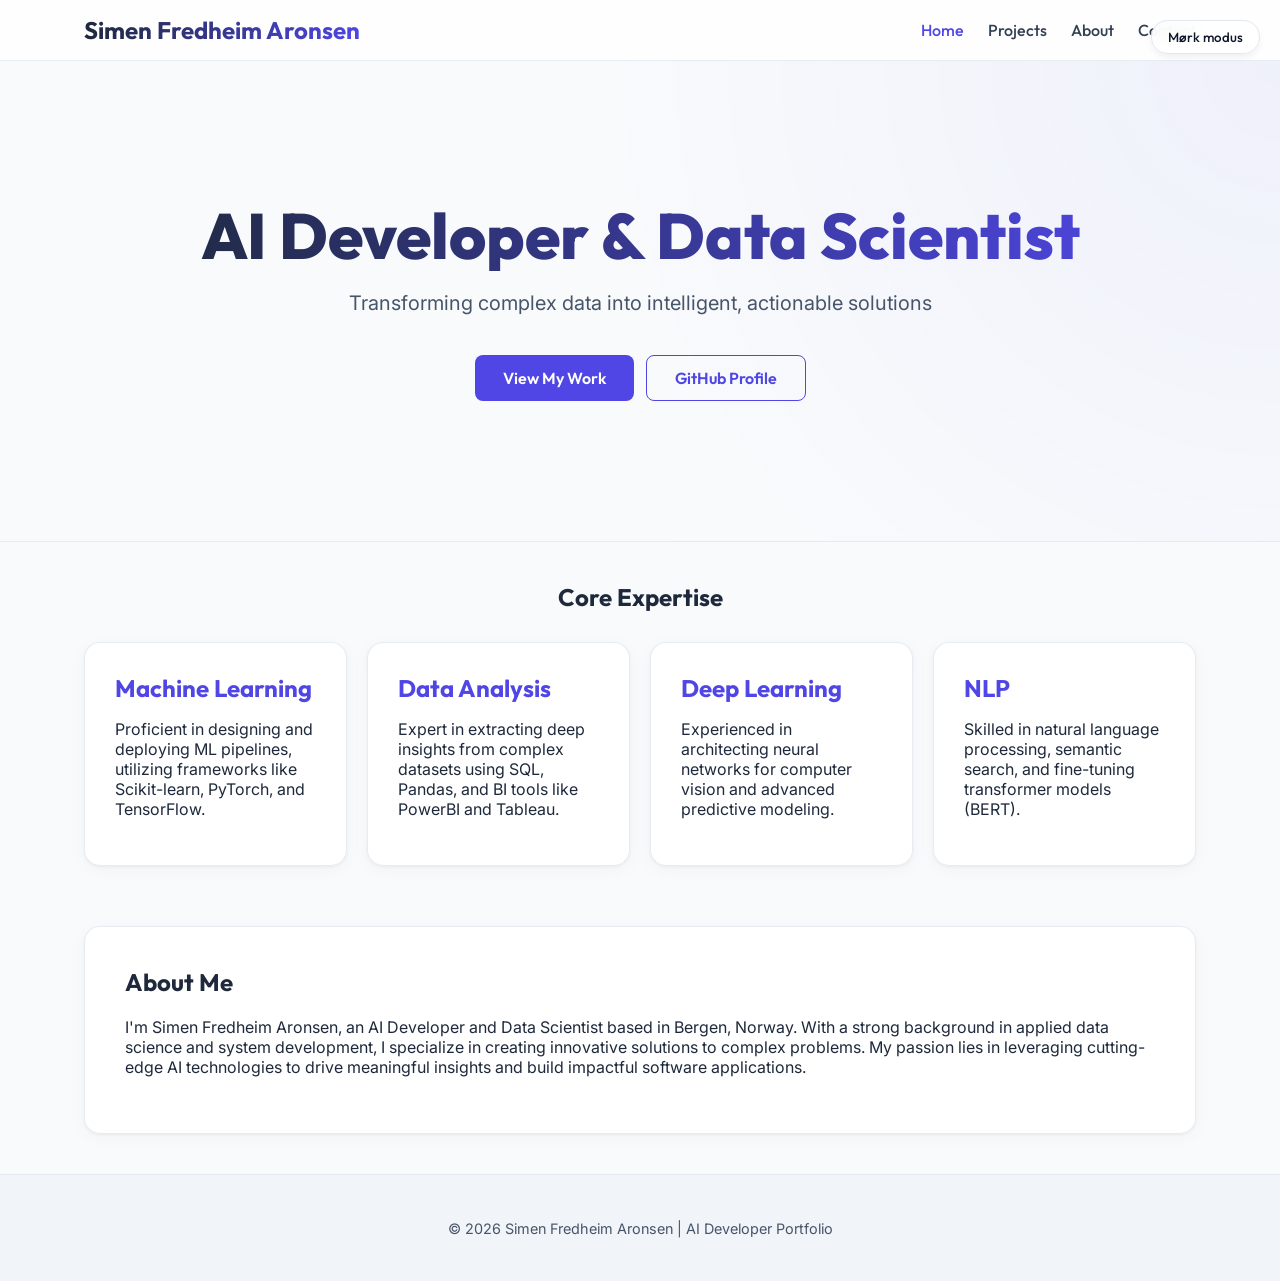
==== commit b3a30a0d: "Major redesign: Premium UI, Google Fonts, Glassmorphism, updated project cards with live demo links" ====
--- a/index.html
+++ b/index.html
@@ -1,5 +1,5 @@
+<!DOCTYPE html>
 <html lang="en">
-
 <head>
     <meta charset="utf-8">
     <meta name="viewport" content="width=device-width, initial-scale=1">
@@ -7,69 +7,61 @@
     <link rel="stylesheet" href="styles.css">
     <script defer src="script.js"></script>
     <title>Simen Fredheim Aronsen - AI Developer Portfolio</title>
-<meta name="description" content="Portfolio of Simen Fredheim Aronsen, an AI Developer and Data Scientist based in Bergen, Norway.">
-<meta property="og:title" content="Simen Fredheim Aronsen - AI Developer Portfolio">
-<meta property="og:description" content="Portfolio of Simen Fredheim Aronsen, an AI Developer and Data Scientist based in Bergen, Norway.">
-<meta property="og:type" content="website">
-<meta property="og:image" content="images/IMG_0593.jpg">
-<meta name="twitter:card" content="summary_large_image">
+    <meta name="description" content="Portfolio of Simen Fredheim Aronsen, an AI Developer and Data Scientist based in Bergen, Norway.">
+    <meta property="og:title" content="Simen Fredheim Aronsen - AI Developer Portfolio">
+    <meta property="og:description" content="Portfolio of Simen Fredheim Aronsen, an AI Developer and Data Scientist based in Bergen, Norway.">
+    <meta property="og:type" content="website">
+    <meta property="og:image" content="images/IMG_0593.jpg">
+    <meta name="twitter:card" content="summary_large_image">
 </head>
-
 <body>
     <button id="themeToggle" type="button">Lys modus</button>
     <site-header current-page="home"></site-header>
 
     <main>
-    <section id="showcase">
-        <div class="showcase-content">
-            <h1>AI Developer &amp; Data Scientist</h1>
-            <p>Transforming data into intelligent solutions</p>
-            <a href="projects.html" class="button">View My Work</a>
-        </div>
-    </section>
-
-    <section id="skills">
-        <div class="container">
-            <h2>My Skills</h2>
-            <div class="skill-container">
-                <div class="skill">
-                    <h3>Machine Learning</h3>
-                    <p>Proficient in various ML algorithms and frameworks</p>
-                </div>
-                <div class="skill">
-                    <h3>Data Analysis</h3>
-                    <p>Expert in extracting insights from complex datasets</p>
-                </div>
-                <div class="skill">
-                    <h3>Deep Learning</h3>
-                    <p>Experienced in neural networks and computer vision</p>
-                </div>
-                <div class="skill">
-                    <h3>Natural Language Processing</h3>
-                    <p>Skilled in text analysis and language models</p>
+        <section id="showcase">
+            <div class="container">
+                <h1>AI Developer &amp; Data Scientist</h1>
+                <p>Transforming complex data into intelligent, actionable solutions</p>
+                <div class="button-group" style="justify-content: center;">
+                    <a href="projects.html" class="button">View My Work</a>
+                    <a href="https://github.com/SimenA89" target="_blank" class="button outline">GitHub Profile</a>
                 </div>
             </div>
-        </div>
-    </section>
+        </section>
 
-    <div class="container">
-        <h2>About Me</h2>
-        <p>I'm Simen Fredheim Aronsen, an AI Developer and Data Scientist based in Bergen, Norway. With a strong
-            background in applied data science and machine learning, I specialize in creating innovative solutions to
-            complex problems. My passion lies in leveraging cutting-edge AI technologies to drive meaningful insights
-            and create impactful applications.</p>
+        <section id="skills">
+            <div class="container">
+                <h2 style="text-align: center; margin-bottom: 10px;">Core Expertise</h2>
+                <div class="skill-container">
+                    <div class="skill">
+                        <h3>Machine Learning</h3>
+                        <p>Proficient in designing and deploying ML pipelines, utilizing frameworks like Scikit-learn, PyTorch, and TensorFlow.</p>
+                    </div>
+                    <div class="skill">
+                        <h3>Data Analysis</h3>
+                        <p>Expert in extracting deep insights from complex datasets using SQL, Pandas, and BI tools like PowerBI and Tableau.</p>
+                    </div>
+                    <div class="skill">
+                        <h3>Deep Learning</h3>
+                        <p>Experienced in architecting neural networks for computer vision and advanced predictive modeling.</p>
+                    </div>
+                    <div class="skill">
+                        <h3>NLP</h3>
+                        <p>Skilled in natural language processing, semantic search, and fine-tuning transformer models (BERT).</p>
+                    </div>
+                </div>
+            </div>
+        </section>
 
-        <h2>Recent Projects</h2>
-        <ul>
-            <li>Student Performance Insights Dashboard</li>
-            <li>.NET ToDo App</li>
-            <li>Music Genre Classification using ML</li>
-            <li>DataTrendz - Social Media Trend Analyzer</li>
-            <li>NeuroNetClassifier - Deep Learning Image Classifier</li>
-        </ul>
-        <p><a href="projects.html" class="button">View All Projects</a></p>
-    </div>
+        <section class="container" style="padding-top: 20px;">
+            <div style="background: var(--card-bg); padding: 40px; border-radius: 16px; box-shadow: var(--card-shadow); border: 1px solid var(--card-border);">
+                <h2>About Me</h2>
+                <p>I'm Simen Fredheim Aronsen, an AI Developer and Data Scientist based in Bergen, Norway. With a strong background in applied data science and system development, I specialize in creating innovative solutions to complex problems. My passion lies in leveraging cutting-edge AI technologies to drive meaningful insights and build impactful software applications.</p>
+            </div>
+        </section>
     </main>
 
     <site-footer></site-footer>
-</body></html>+</body>
+</html>
--- a/styles.css
+++ b/styles.css
@@ -1,451 +1,341 @@
-:root{
-  --bg: #f4f4f4;
-  --text: #333;
-
-  --header-bg: #2c3e50;
-  --header-text: #ffffff;
-  --header-link: #ecf0f1;
-
-  --accent: #e74c3c;
-  --accent-hover: #c0392b;
-
-  --hero-bg: linear-gradient(180deg, rgba(244,244,244,0.35), rgba(244,244,244,0.95)), url('https://source.unsplash.com/random/1600x900/?technology,ai') no-repeat center center/cover;
-
-  --skills-bg: #3498db;
-  --skills-border: rgba(0,0,0,0.08);
-  --skill-bg: rgba(52,152,219,0.18);
-  --skill-border: rgba(52,152,219,0.35);
-  --card-text: #fff;
-
-  --footer-bg: #2c3e50;
-  --focus-outline: rgba(231,76,60,0.9);
-
-  --toggle-bg: rgba(255,255,255,0.85);
-  --toggle-border: rgba(0,0,0,0.10);
-  --toggle-text: #111827;
-
-  --about-bg: #ffffff;
-  --about-radius: 5px;
-  --about-shadow: 0 0 10px rgba(0,0,0,0.1);
-  --about-border: rgba(0,0,0,0.08);
-
-  --about-skill-bg: #3498db;
-  --about-skill-border: transparent;
-  --about-skill-text: #ffffff;
-
-  --project-bg: #ffffff;
-  --project-shadow: 0 2px 5px rgba(0,0,0,0.1);
-  --project-border: rgba(0,0,0,0.08);
-
-  --tag-bg: #3498db;
+@import url('https://fonts.googleapis.com/css2?family=Outfit:wght@300;400;500;600;700&family=Inter:wght@400;500&display=swap');
+
+:root {
+  /* LIGHT MODE */
+  --bg: #f8fafc;
+  --text: #1e293b;
+  --text-muted: #475569;
+
+  --header-bg: rgba(255, 255, 255, 0.8);
+  --header-text: #0f172a;
+  --header-link: #334155;
+
+  --accent: #4f46e5; /* Indigo */
+  --accent-hover: #4338ca;
+  --accent-light: rgba(79, 70, 229, 0.1);
+
+  --hero-bg: radial-gradient(circle at top right, rgba(79, 70, 229, 0.05), transparent 50%), #f8fafc;
+  
+  --card-bg: rgba(255, 255, 255, 0.9);
+  --card-shadow: 0 4px 20px rgba(0, 0, 0, 0.03), 0 1px 3px rgba(0,0,0,0.05);
+  --card-border: rgba(226, 232, 240, 0.8);
+  --card-text: #1e293b;
+
+  --tag-bg: #e0e7ff;
+  --tag-text: #3730a3;
   --tag-border: transparent;
-  --tag-text: #ffffff;
-
-  --panel-bg: #f9f9f9;
-  --panel-border: rgba(0,0,0,0.08);
-  --input-bg: #ffffff;
-  --input-border: #ddd;
-  --input-text: #333;
-}
-
-body[data-theme="dark"]{
-  --bg: radial-gradient(1200px 600px at 20% 0%, rgba(255,107,61,0.25), transparent 55%), #0b1220;
-  --text: #e5e7eb;
-
-  --header-bg: #0f172a;
-  --header-text: #ffffff;
-  --header-link: #e5e7eb;
-
-  --accent: #ff6b3d;
-  --accent-hover: #e24d2d;
-
-  --hero-bg: linear-gradient(180deg, rgba(11,18,32,0.35), rgba(11,18,32,0.95)), url('https://source.unsplash.com/random/1600x900/?technology,ai') no-repeat center center/cover;
-
-  --skills-bg: linear-gradient(135deg, rgba(15,42,77,1), rgba(11,18,32,1));
-  --skills-border: rgba(255,255,255,0.08);
-  --skill-bg: rgba(255,255,255,0.06);
-  --skill-border: rgba(255,255,255,0.10);
-  --card-text: #fff;
+
+  --footer-bg: #f1f5f9;
+  --focus-outline: rgba(79, 70, 229, 0.5);
+
+  --toggle-bg: rgba(255, 255, 255, 0.9);
+  --toggle-border: rgba(226, 232, 240, 1);
+  --toggle-text: #0f172a;
+}
+
+body[data-theme="dark"] {
+  /* DARK MODE */
+  --bg: #0b1120;
+  --text: #f8fafc;
+  --text-muted: #94a3b8;
+
+  --header-bg: rgba(11, 17, 32, 0.8);
+  --header-text: #f8fafc;
+  --header-link: #cbd5e1;
+
+  --accent: #38bdf8; /* Sky blue */
+  --accent-hover: #0ea5e9;
+  --accent-light: rgba(56, 189, 248, 0.1);
+
+  --hero-bg: radial-gradient(circle at top right, rgba(56, 189, 248, 0.1), transparent 50%), #0b1120;
+
+  --card-bg: rgba(30, 41, 59, 0.7);
+  --card-shadow: 0 10px 30px rgba(0, 0, 0, 0.2);
+  --card-border: rgba(255, 255, 255, 0.05);
+  --card-text: #f8fafc;
+
+  --tag-bg: rgba(56, 189, 248, 0.15);
+  --tag-text: #38bdf8;
+  --tag-border: rgba(56, 189, 248, 0.2);
 
   --footer-bg: #0f172a;
-  --focus-outline: rgba(255,107,61,0.9);
-
-  --toggle-bg: rgba(15,23,42,0.75);
-  --toggle-border: rgba(255,255,255,0.16);
-  --toggle-text: #e5e7eb;
-
-  --about-bg: rgba(17,24,39,0.92);
-  --about-radius: 14px;
-  --about-shadow: 0 10px 30px rgba(0,0,0,0.25);
-  --about-border: rgba(255,255,255,0.08);
-
-  --about-skill-bg: rgba(255,107,61,0.18);
-  --about-skill-border: rgba(255,107,61,0.25);
-  --about-skill-text: #ffffff;
-
-  --project-bg: rgba(17,24,39,0.92);
-  --project-shadow: 0 10px 30px rgba(0,0,0,0.25);
-  --project-border: rgba(255,255,255,0.08);
-
-  --tag-bg: rgba(255,107,61,0.18);
-  --tag-border: rgba(255,107,61,0.25);
-  --tag-text: #ffffff;
-
-  --panel-bg: rgba(17,24,39,0.92);
-  --panel-border: rgba(255,255,255,0.08);
-  --input-bg: #0b1220;
-  --input-border: rgba(255,255,255,0.14);
-  --input-text: #e5e7eb;
-}
-
-:focus-visible{
+  --focus-outline: rgba(56, 189, 248, 0.5);
+
+  --toggle-bg: rgba(30, 41, 59, 0.8);
+  --toggle-border: rgba(255, 255, 255, 0.1);
+  --toggle-text: #f8fafc;
+}
+
+:focus-visible {
   outline: 2px solid var(--focus-outline);
-  outline-offset: 3px;
-}
-
-#themeToggle{
+  outline-offset: 2px;
+}
+
+* {
+  box-sizing: border-box;
+}
+
+body {
+  font-family: 'Inter', sans-serif;
+  color: var(--text);
+  background: var(--bg);
+  margin: 0;
+  padding: 0;
+  min-height: 100vh;
+  display: flex;
+  flex-direction: column;
+  transition: background 0.3s ease, color 0.3s ease;
+}
+
+h1, h2, h3, h4, h5, h6 {
+  font-family: 'Outfit', sans-serif;
+  margin-top: 0;
+}
+
+.container {
+  width: 90%;
+  max-width: 1200px;
+  margin: 0 auto;
+  padding: 40px 20px;
+  flex: 1;
+}
+
+/* --- THEME TOGGLE --- */
+#themeToggle {
   position: fixed;
-  top: 16px;
-  right: 16px;
-  z-index: 9999;
-  padding: 10px 12px;
-  border-radius: 999px;
+  top: 20px;
+  right: 20px;
+  z-index: 1000;
+  padding: 8px 16px;
+  border-radius: 20px;
   background: var(--toggle-bg);
   border: 1px solid var(--toggle-border);
   color: var(--toggle-text);
   cursor: pointer;
-  backdrop-filter: blur(10px);
-  font-family: inherit;
+  backdrop-filter: blur(8px);
+  -webkit-backdrop-filter: blur(8px);
+  font-family: 'Outfit', sans-serif;
+  font-weight: 500;
+  transition: all 0.2s ease;
+  box-shadow: 0 4px 6px rgba(0,0,0,0.05);
+}
+#themeToggle:hover {
+  transform: translateY(-2px);
+  box-shadow: 0 6px 12px rgba(0,0,0,0.1);
+}
+
+/* --- HEADER --- */
+header {
+  background: var(--header-bg);
+  backdrop-filter: blur(12px);
+  -webkit-backdrop-filter: blur(12px);
+  border-bottom: 1px solid var(--card-border);
+  position: sticky;
+  top: 0;
+  z-index: 100;
+  padding: 15px 0;
+}
+header .container {
+  display: flex;
+  justify-content: space-between;
+  align-items: center;
+  padding: 0 20px;
+}
+#branding h1 {
+  font-size: 24px;
+  font-weight: 700;
+  background: linear-gradient(to right, var(--text), var(--accent));
+  -webkit-background-clip: text;
+  -webkit-text-fill-color: transparent;
+  margin: 0;
+}
+nav ul {
+  list-style: none;
+  display: flex;
+  gap: 24px;
+  margin: 0;
+  padding: 0;
+}
+nav a {
+  color: var(--header-link);
+  text-decoration: none;
+  font-weight: 500;
+  font-family: 'Outfit', sans-serif;
+  transition: color 0.2s ease;
+}
+nav a:hover, header .current a {
+  color: var(--accent);
+}
+
+/* --- HERO SECTION --- */
+#showcase {
+  background: var(--hero-bg);
+  text-align: center;
+  padding: 100px 20px;
+  border-bottom: 1px solid var(--card-border);
+}
+#showcase h1 {
+  font-size: 4rem;
+  font-weight: 800;
+  line-height: 1.1;
+  margin-bottom: 20px;
+  background: linear-gradient(to right, var(--text), var(--accent));
+  -webkit-background-clip: text;
+  -webkit-text-fill-color: transparent;
+  animation: fadeUp 0.8s ease-out;
+}
+#showcase p {
+  font-size: 1.25rem;
+  color: var(--text-muted);
+  max-width: 600px;
+  margin: 0 auto 40px auto;
+  animation: fadeUp 1s ease-out;
+}
+
+/* --- BUTTONS --- */
+.button {
+  display: inline-flex;
+  align-items: center;
+  justify-content: center;
+  background: var(--accent);
+  color: #fff !important;
+  padding: 12px 28px;
+  border-radius: 8px;
+  text-decoration: none;
   font-weight: 600;
-  letter-spacing: 0.01em;
-}
-
-#themeToggle:active{
-  transform: translateY(1px);
-}
-
-/* --- BASE STYLES --- */
-body {
-    font-family: 'Roboto', 'Segoe UI', Arial, sans-serif;
-    line-height: 1.6;
-    color: var(--text);
-    background: var(--bg);
-    margin: 0;
-    padding: 0;
-    min-height: 100vh;
-    display: flex;
-    flex-direction: column;
-}
-
-.container {
-    width: 85%;
-    max-width: 1200px;
-    margin: auto;
-    padding: 20px;
-    flex: 1;
-}
-
-/* --- HEADER & NAVIGATION --- */
-header {
-    background: var(--header-bg);
-    color: var(--header-text);
-    padding: 20px 0;
-    border-bottom: var(--accent) 3px solid;
-    min-height: 70px;
-}
-header .container {
-    display: flex;
-    justify-content: space-between;
-    align-items: center;
-    flex-wrap: wrap;
-    gap: 16px;
-}
-#branding h1 {
-    margin: 0;
-    font-size: 28px;
-}
-header .highlight, header .current a {
-    color: var(--accent);
-    font-weight: bold;
-}
-header a {
-    color: var(--header-link);
-    text-decoration: none;
-    text-transform: uppercase;
-    font-size: 16px;
-    letter-spacing: 0.04em;
-}
-header a:hover {
-    color: var(--accent-hover);
-    transition: 0.3s;
-}
-
-nav {
-    float: none;
-    margin-top: 0;
-}
-nav ul {
-    padding: 0;
-    margin: 0;
-    list-style: none;
-    display: flex;
-    flex-wrap: wrap;
-    gap: 18px;
-}
-nav li {
-    display: block;
-    margin: 0;
+  font-family: 'Outfit', sans-serif;
+  transition: all 0.2s ease;
+  border: none;
+  cursor: pointer;
+}
+.button:hover {
+  background: var(--accent-hover);
+  transform: translateY(-2px);
+  box-shadow: 0 8px 16px var(--accent-light);
+}
+.button.outline {
+  background: transparent;
+  color: var(--accent) !important;
+  border: 1px solid var(--accent);
+}
+.button.outline:hover {
+  background: var(--accent-light);
+}
+.button-group {
+  display: flex;
+  gap: 12px;
+  flex-wrap: wrap;
+}
+
+/* --- SKILLS SECTION --- */
+.skill-container {
+  display: grid;
+  grid-template-columns: repeat(auto-fit, minmax(250px, 1fr));
+  gap: 20px;
+  margin-top: 30px;
+}
+.skill {
+  background: var(--card-bg);
+  border: 1px solid var(--card-border);
+  padding: 30px;
+  border-radius: 16px;
+  box-shadow: var(--card-shadow);
+  transition: transform 0.3s ease;
+}
+.skill:hover {
+  transform: translateY(-5px);
+}
+.skill h3 {
+  color: var(--accent);
+  font-size: 1.5rem;
+  margin-bottom: 10px;
+}
+
+/* --- PROJECTS GRID --- */
+.projects-grid {
+  display: grid;
+  grid-template-columns: repeat(auto-fit, minmax(320px, 1fr));
+  gap: 30px;
+  margin-top: 40px;
+}
+.project {
+  background: var(--card-bg);
+  border: 1px solid var(--card-border);
+  border-radius: 16px;
+  overflow: hidden;
+  box-shadow: var(--card-shadow);
+  transition: all 0.3s ease;
+  display: flex;
+  flex-direction: column;
+}
+.project:hover {
+  transform: translateY(-8px);
+  box-shadow: 0 20px 40px rgba(0,0,0,0.1);
+  border-color: var(--accent-light);
+}
+.project-image {
+  width: 100%;
+  height: 200px;
+  object-fit: cover;
+  border-bottom: 1px solid var(--card-border);
+}
+.project-content {
+  padding: 24px;
+  flex: 1;
+  display: flex;
+  flex-direction: column;
+}
+.project h3 {
+  font-size: 1.4rem;
+  margin-bottom: 12px;
+}
+.project h3 a {
+  color: var(--text);
+  text-decoration: none;
+}
+.project p {
+  color: var(--text-muted);
+  font-size: 0.95rem;
+  line-height: 1.5;
+  margin-bottom: 20px;
+  flex: 1;
+}
+.project-tags {
+  display: flex;
+  flex-wrap: wrap;
+  gap: 8px;
+  margin-bottom: 20px;
+}
+.tag {
+  background: var(--tag-bg);
+  color: var(--tag-text);
+  border: 1px solid var(--tag-border);
+  padding: 4px 12px;
+  border-radius: 20px;
+  font-size: 0.75rem;
+  font-weight: 600;
+  text-transform: uppercase;
+  letter-spacing: 0.05em;
 }
 
 /* --- FOOTER --- */
 footer {
-    padding: 20px;
-    margin-top: 20px;
-    color: var(--header-text);
-    background-color: var(--footer-bg);
-    text-align: center;
-    font-size: 14px;
-}
-
-/* --- COMMON AT FORMS/BUTTONS --- */
-.button {
-    display: inline-block;
-    color: var(--card-text);
-    background: var(--accent);
-    padding: 10px 20px;
-    border: none;
-    cursor: pointer;
-    text-decoration: none;
-    font-size: 18px;
-    transition: 0.3s;
-    border-radius: 10px;
-}
-.button:hover {
-    background: var(--accent-hover);
-}
-
-/* --- INDEX.HTML SPECIFIC --- */
-#showcase {
-    min-height: 430px;
-    position: relative;
-    background: var(--hero-bg);
-    text-align: center;
-    color: var(--text);
-    display: flex;
-    align-items: center;
-    justify-content: center;
-}
-#showcase .showcase-content {
-    padding: 90px 0 70px;
-}
-#showcase h1 {
-    font-size: 55px;
-    margin-bottom: 10px;
-}
-#showcase p {
-    font-size: 20px;
-}
-#skills {
-    padding: 20px;
-    background: var(--skills-bg);
-    color: var(--card-text);
-    border-top: 1px solid var(--skills-border);
-}
-#skills h2 {
-    text-align: center;
-}
-.skill-container {
-    display: flex;
-    justify-content: space-around;
-    flex-wrap: wrap;
-    gap: 14px;
-}
-#skills .skill {
-    text-align: center;
-    padding: 20px;
-    background: var(--skill-bg);
-    border: 1px solid var(--skill-border);
-    border-radius: 14px;
-    will-change: opacity, transform;
-}
-
-/* --- ABOUT.HTML SPECIFIC --- */
-.about-section {
-    background: var(--about-bg);
-    padding: 20px;
-    margin-bottom: 20px;
-    border-radius: var(--about-radius);
-    box-shadow: var(--about-shadow);
-    border: 1px solid var(--about-border);
-}
-.about-section .skill {
-    background: var(--about-skill-bg);
-    color: var(--about-skill-text);
-    padding: 5px 10px;
-    border-radius: 5px;
-    display: inline-block;
-    margin-right: 5px;
-    margin-bottom: 5px;
-    font-size: 0.9em;
-    border: 1px solid var(--about-skill-border);
-}
-.about-section .profile-image {
-    float: right;
-    margin-left: 20px;
-    margin-bottom: 20px;
-    border-radius: 50%;
-    box-shadow: 0 0 10px rgba(0,0,0,0.1);
-    object-fit: cover;
-}
-
-/* --- PROJECTS.HTML SPECIFIC --- */
-.projects-grid{
-    display: grid;
-    grid-template-columns: repeat(auto-fit, minmax(420px, 1fr));
-    gap: 18px;
-    align-items: stretch;
-    margin-top: 14px;
-}
-.project {
-    background: var(--project-bg);
-    border-radius: 14px;
-    padding: 20px;
-    margin-bottom: 0;
-    box-shadow: var(--project-shadow);
-    border: 1px solid var(--project-border);
-    transition: transform 0.3s ease;
-    display: flex;
-    flex-wrap: wrap;
-    gap: 16px;
-    align-items: flex-start;
-}
-.project:hover {
-    transform: translateY(-5px);
-}
-.project h3 {
-    margin: 0;
-    color: var(--text);
-    width: 100%;
-    font-size: 18px;
-    line-height: 1.35;
-}
-.project h3 a {
-    color: inherit;
-    text-decoration: none;
-}
-.project h3 a:hover {
-    color: var(--accent);
-    text-decoration: underline;
-    text-underline-offset: 3px;
-}
-.project-tags {
-    display: flex;
-    flex-wrap: wrap;
-    margin-top: 10px;
-}
-.tag {
-    background: var(--tag-bg);
-    color: var(--tag-text);
-    padding: 5px 10px;
-    border-radius: 20px;
-    font-size: 12px;
-    margin-right: 5px;
-    margin-bottom: 5px;
-    border: 1px solid var(--tag-border);
-}
-.project .profile-image {
-    width: 100px;
-    height: 100px;
-    border-radius: 50%;
-    object-fit: cover;
-    margin-right: 20px;
-    margin-bottom: 10px;
-    flex: 0 0 auto;
-}
-
-/* --- CONTACT.HTML SPECIFIC --- */
-#contact {
-    background: transparent;
-    padding: 40px 0;
-}
-.contact-form {
-    background: var(--panel-bg);
-    padding: 20px;
-    border-radius: 14px;
-    border: 1px solid var(--panel-border);
-    box-shadow: 0 10px 30px rgba(0,0,0,0.25);
-}
-.contact-form h3 {
-    color: var(--accent);
-}
-.contact-form label {
-    display: block;
-    margin: 10px 0 5px;
-}
-.contact-form input[type="text"],
-.contact-form input[type="email"],
-.contact-form textarea {
-    width: 100%;
-    padding: 10px;
-    border: 1px solid var(--input-border);
-    border-radius: 4px;
-    background: var(--input-bg);
-    color: var(--input-text);
-    box-sizing: border-box;
-}
-.contact-form textarea {
-    height: 150px;
-    resize: vertical;
-}
-.contact-form button {
-    display: inline-block;
-    background: var(--accent);
-    color: #ffffff;
-    padding: 10px 20px;
-    border: none;
-    border-radius: 10px;
-    cursor: pointer;
-    margin-top: 10px;
-}
-.contact-form button:hover {
-    background: var(--accent-hover);
-}
-.contact-info {
-    margin-top: 30px;
-}
-.contact-info h3 {
-    color: var(--text);
-}
-
-/* --- MEDIA QUERIES --- */
+  text-align: center;
+  padding: 30px;
+  background: var(--footer-bg);
+  color: var(--text-muted);
+  font-size: 0.9rem;
+  border-top: 1px solid var(--card-border);
+}
+
+/* --- ANIMATIONS --- */
+@keyframes fadeUp {
+  from { opacity: 0; transform: translateY(20px); }
+  to { opacity: 1; transform: translateY(0); }
+}
+
 @media (max-width: 768px) {
-    #showcase h1 { font-size: 38px; }
-    #showcase p { font-size: 16px; }
-    .container { width: 95%; }
-    
-    header .container {
-        flex-direction: column;
-        text-align: center;
-    }
-    nav {
-        margin-top: 10px;
-    }
-    nav ul { 
-        justify-content: center; 
-    }
-    nav li {
-        margin: 5px 10px;
-    }
-}
-
-@media (max-width: 600px) {
-    .project {
-        flex-direction: column;
-    }
-    .project .profile-image {
-        margin-right: 0;
-        margin-bottom: 12px;
-        width: 92px;
-        height: 92px;
-    }
-}
+  #showcase h1 { font-size: 2.5rem; }
+  header .container { flex-direction: column; gap: 15px; }
+  nav ul { flex-wrap: wrap; justify-content: center; }
+}
